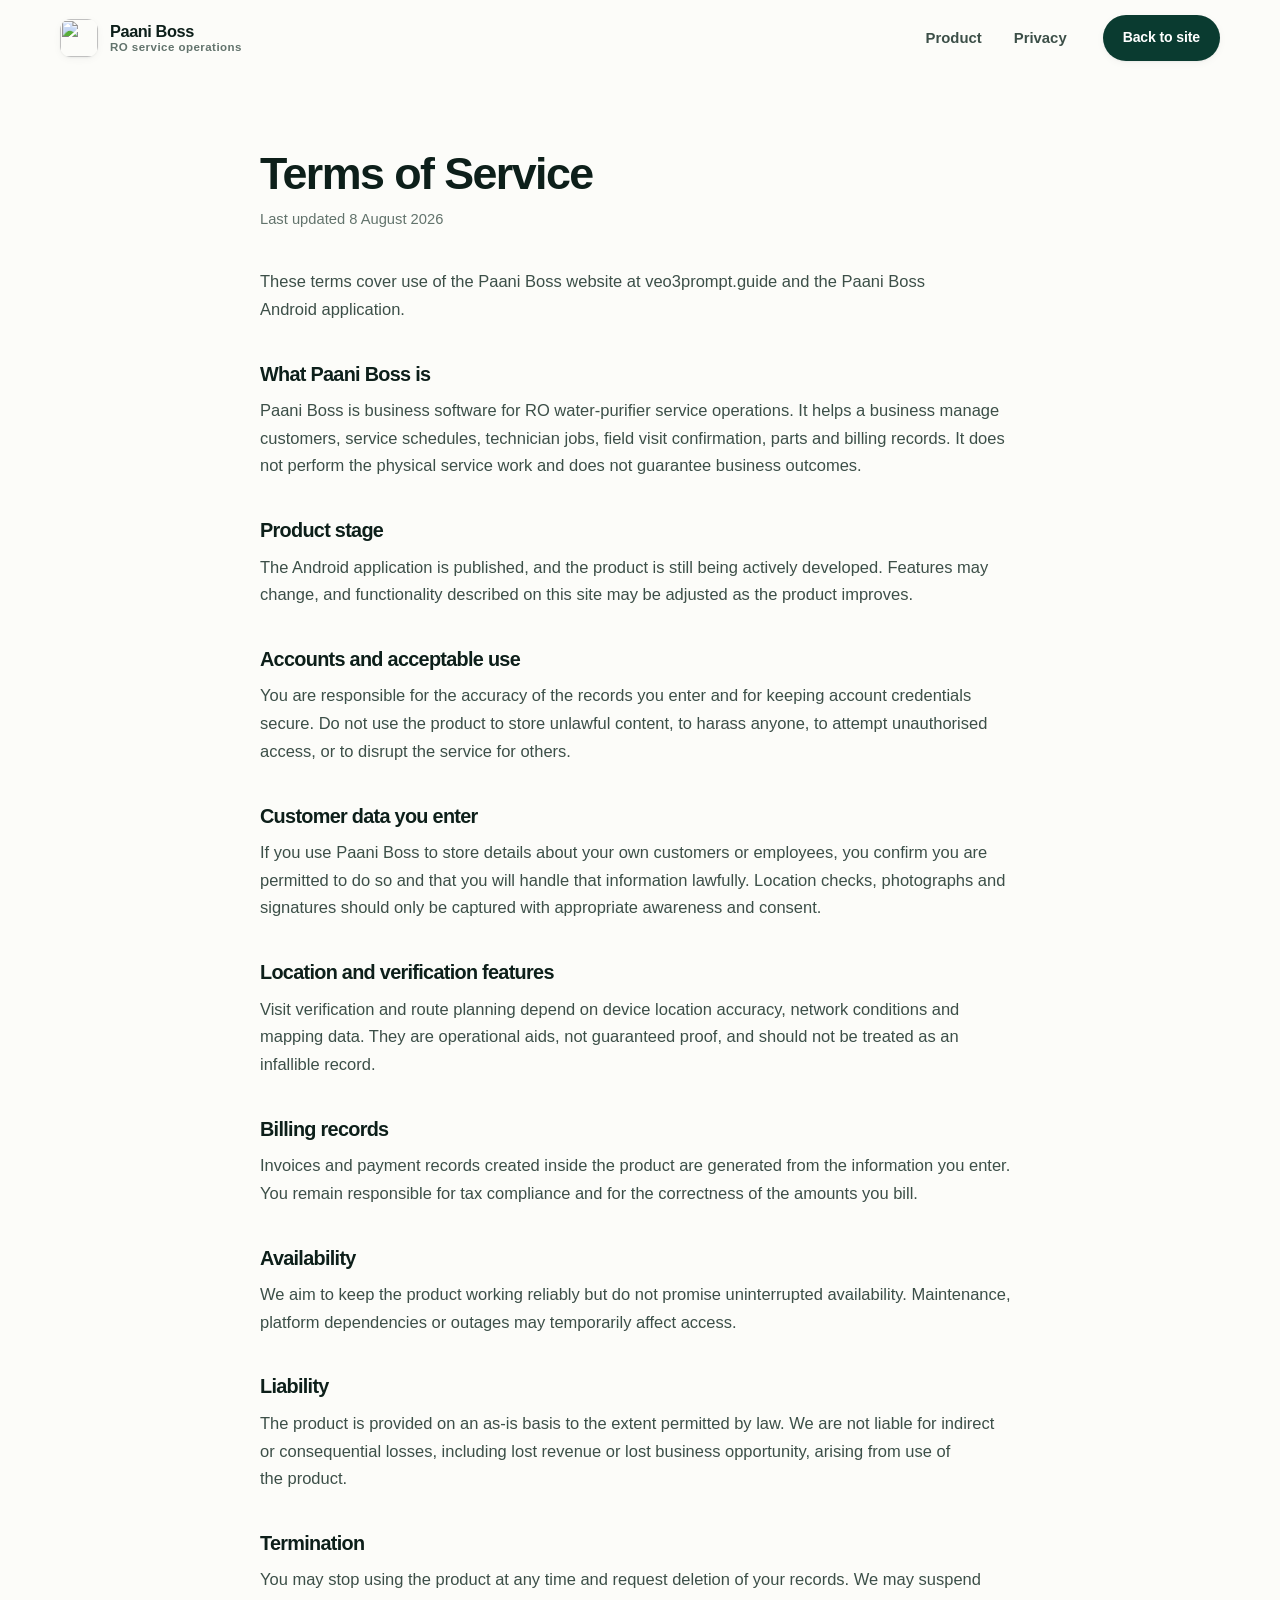
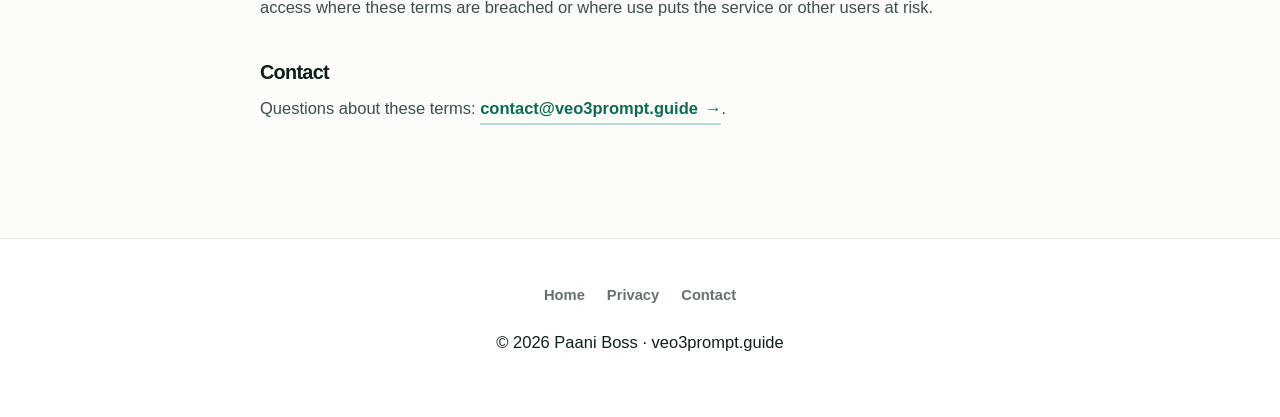
==== terms-of-service.html @ 80571fea "Rebuild site as Paani Boss startup page on veo3prompt.guide - Reposition from founder portfolio to p" ====
<!doctype html>
<html lang="en">

<head>
    <meta charset="utf-8">
    <meta name="viewport" content="width=device-width, initial-scale=1">
    <title>Terms of Service — Paani Boss</title>
    <meta name="description" content="Terms covering use of the Paani Boss website and application.">
    <meta name="robots" content="index, follow">
    <link rel="canonical" href="https://veo3prompt.guide/terms-of-service.html">
    <link rel="icon" href="assets/paani-boss-icon.png" type="image/png">
    <link rel="stylesheet" href="css/style.css">
</head>

<body>
    <header class="site-header" id="siteHeader">
        <div class="wrap nav-inner">
            <a class="brand" href="index.html" aria-label="Paani Boss home">
                <img src="assets/paani-boss-icon.png" alt="" width="38" height="38">
                <span class="brand-text">Paani&nbsp;Boss<em>RO service operations</em></span>
            </a>
            <nav class="nav-links" aria-label="Primary navigation">
                <a href="index.html#product">Product</a>
                <a href="privacy-policy.html">Privacy</a>
            </nav>
            <a class="nav-cta" href="index.html">Back to site</a>
        </div>
    </header>

    <main class="legal">
        <div class="legal-inner">
            <h1>Terms of Service</h1>
            <p class="updated">Last updated 8 August 2026</p>

            <p>These terms cover use of the Paani Boss website at veo3prompt.guide and the Paani Boss Android
                application.</p>

            <h2>What Paani Boss is</h2>
            <p>Paani Boss is business software for RO water-purifier service operations. It helps a business manage
                customers, service schedules, technician jobs, field visit confirmation, parts and billing records. It
                does not perform the physical service work and does not guarantee business outcomes.</p>

            <h2>Product stage</h2>
            <p>The Android application is published, and the product is still being actively developed. Features may
                change, and functionality described on this site may be adjusted as the product improves.</p>

            <h2>Accounts and acceptable use</h2>
            <p>You are responsible for the accuracy of the records you enter and for keeping account credentials secure.
                Do not use the product to store unlawful content, to harass anyone, to attempt unauthorised access, or
                to disrupt the service for others.</p>

            <h2>Customer data you enter</h2>
            <p>If you use Paani Boss to store details about your own customers or employees, you confirm you are
                permitted to do so and that you will handle that information lawfully. Location checks, photographs and
                signatures should only be captured with appropriate awareness and consent.</p>

            <h2>Location and verification features</h2>
            <p>Visit verification and route planning depend on device location accuracy, network conditions and mapping
                data. They are operational aids, not guaranteed proof, and should not be treated as an infallible
                record.</p>

            <h2>Billing records</h2>
            <p>Invoices and payment records created inside the product are generated from the information you enter. You
                remain responsible for tax compliance and for the correctness of the amounts you bill.</p>

            <h2>Availability</h2>
            <p>We aim to keep the product working reliably but do not promise uninterrupted availability. Maintenance,
                platform dependencies or outages may temporarily affect access.</p>

            <h2>Liability</h2>
            <p>The product is provided on an as-is basis to the extent permitted by law. We are not liable for indirect
                or consequential losses, including lost revenue or lost business opportunity, arising from use of the
                product.</p>

            <h2>Termination</h2>
            <p>You may stop using the product at any time and request deletion of your records. We may suspend access
                where these terms are breached or where use puts the service or other users at risk.</p>

            <h2>Contact</h2>
            <p>Questions about these terms: <a class="text-link"
                    href="mailto:contact@veo3prompt.guide">contact@veo3prompt.guide</a>.</p>
        </div>
    </main>

    <footer class="site-footer">
        <div class="wrap footer-inner">
            <div class="footer-links">
                <a href="index.html">Home</a>
                <a href="privacy-policy.html">Privacy</a>
                <a href="mailto:contact@veo3prompt.guide">Contact</a>
            </div>
            <p>© <span id="year"></span> Paani Boss · veo3prompt.guide</p>
        </div>
    </footer>
    <script src="js/script.js"></script>
</body>

</html>
---- css/style.css ----
/* ============================================================
   Paani Boss — veo3prompt.guide
   Light, premium, zero third-party requests (no web fonts, no CDNs).
   ============================================================ */

:root {
  /* palette */
  --ink: #0d1f1a;
  --ink-soft: #3c4f48;
  --muted: #62736c;
  --green: #0a3b30;
  --green-mid: #0f6a54;
  --green-bright: #128a6a;
  --gold: #b98a2e;
  --paper: #fcfcf9;
  --paper-warm: #f6f4ec;
  --surface: #f2f6f2;
  --white: #fff;
  --line: #e2e7e0;
  --line-strong: #cfd8d0;

  /* elevation */
  --sh-sm: 0 1px 2px rgba(13, 31, 26, .05), 0 2px 8px rgba(13, 31, 26, .04);
  --sh-md: 0 2px 4px rgba(13, 31, 26, .04), 0 12px 28px -12px rgba(13, 31, 26, .16);
  --sh-lg: 0 4px 8px rgba(13, 31, 26, .04), 0 32px 64px -24px rgba(13, 31, 26, .24);

  --radius-sm: 14px;
  --radius: 20px;
  --radius-lg: 28px;
  --wrap: 1160px;

  --font: "Inter var", Inter, ui-sans-serif, -apple-system, BlinkMacSystemFont,
    "Segoe UI", Roboto, "Helvetica Neue", Arial, sans-serif;

  color-scheme: light;
}

*,
*::before,
*::after {
  box-sizing: border-box;
}

html {
  scroll-behavior: smooth;
  -webkit-text-size-adjust: 100%;
}

body {
  margin: 0;
  background: var(--paper);
  color: var(--ink);
  font-family: var(--font);
  font-size: 16.5px;
  line-height: 1.68;
  font-feature-settings: "kern" 1, "liga" 1, "cv11" 1;
  -webkit-font-smoothing: antialiased;
  -moz-osx-font-smoothing: grayscale;
}

img {
  display: block;
  max-width: 100%;
}

a {
  color: inherit;
  text-decoration: none;
}

button {
  font: inherit;
  color: inherit;
}

h1,
h2,
h3,
p,
ul,
ol,
dl,
dd,
dt,
figure {
  margin-top: 0;
}

h1,
h2,
h3 {
  line-height: 1.08;
  letter-spacing: -.035em;
  font-weight: 760;
  text-wrap: balance;
}

p {
  text-wrap: pretty;
}

::selection {
  background: #cdeadd;
  color: var(--green);
}

code {
  padding: .12em .42em;
  border: 1px solid var(--line);
  border-radius: 6px;
  background: var(--paper-warm);
  font-family: ui-monospace, SFMono-Regular, Menlo, monospace;
  font-size: .84em;
  letter-spacing: -.01em;
}

.wrap {
  width: min(calc(100% - 44px), var(--wrap));
  margin-inline: auto;
}

.skip-link {
  position: fixed;
  left: 18px;
  top: -60px;
  z-index: 200;
  padding: 11px 18px;
  border-radius: 10px;
  background: var(--green);
  color: #fff;
  font-weight: 650;
}

.skip-link:focus-visible {
  top: 18px;
}

:focus-visible {
  outline: 2.5px solid var(--gold);
  outline-offset: 3px;
  border-radius: 6px;
}

/* eyebrow ---------------------------------------------------- */
.eyebrow {
  display: flex;
  align-items: center;
  gap: 10px;
  margin-bottom: 14px;
  color: var(--green-mid);
  font-size: .76rem;
  font-weight: 700;
  letter-spacing: .19em;
  text-transform: uppercase;
}

.eyebrow span {
  display: inline-flex;
  align-items: center;
  justify-content: center;
  min-width: 26px;
  height: 22px;
  padding: 0 7px;
  border: 1px solid #c4ded3;
  border-radius: 999px;
  background: #eaf6f0;
  font-size: .7rem;
  letter-spacing: .06em;
}

/* ============================ header ============================ */
.site-header {
  position: sticky;
  top: 0;
  z-index: 100;
  background: rgba(252, 252, 249, .82);
  backdrop-filter: saturate(180%) blur(18px);
  -webkit-backdrop-filter: saturate(180%) blur(18px);
  border-bottom: 1px solid transparent;
  transition: border-color .25s ease, box-shadow .25s ease, background .25s ease;
}

.site-header.is-stuck {
  border-bottom-color: var(--line);
  box-shadow: 0 10px 30px -22px rgba(13, 31, 26, .5);
}

.nav-inner {
  display: flex;
  align-items: center;
  gap: 22px;
  min-height: 76px;
}

.brand {
  display: flex;
  align-items: center;
  gap: 12px;
}

.brand img {
  border-radius: 11px;
  box-shadow: var(--sh-sm);
}

.brand-text {
  display: flex;
  flex-direction: column;
  font-weight: 750;
  font-size: 1.02rem;
  letter-spacing: -.025em;
  line-height: 1.15;
}

.brand-text em {
  font-style: normal;
  font-weight: 550;
  font-size: .72rem;
  letter-spacing: .04em;
  color: var(--muted);
}

.nav-links {
  display: flex;
  gap: 4px;
  margin-left: auto;
  font-size: .93rem;
  font-weight: 600;
}

.nav-links a {
  padding: 8px 14px;
  border-radius: 999px;
  color: var(--ink-soft);
  transition: background .2s ease, color .2s ease;
}

.nav-links a:hover {
  background: #eaf1ec;
  color: var(--green);
}

.nav-cta {
  padding: 11px 20px;
  border-radius: 999px;
  background: var(--green);
  color: #fff;
  font-size: .88rem;
  font-weight: 680;
  letter-spacing: -.01em;
  box-shadow: var(--sh-sm);
  transition: background .2s ease, transform .2s ease;
}

.nav-cta:hover {
  background: var(--green-mid);
  transform: translateY(-1px);
}

/* ============================ hero ============================ */
.hero {
  position: relative;
  overflow: hidden;
  padding: 92px 0 0;
  background:
    radial-gradient(120% 90% at 85% -10%, #e4f4ea 0%, rgba(228, 244, 234, 0) 60%),
    linear-gradient(180deg, var(--paper-warm) 0%, var(--paper) 62%);
}

.hero::after {
  content: "";
  position: absolute;
  inset: 0;
  pointer-events: none;
  background-image:
    linear-gradient(rgba(13, 31, 26, .028) 1px, transparent 1px),
    linear-gradient(90deg, rgba(13, 31, 26, .028) 1px, transparent 1px);
  background-size: 56px 56px;
  mask-image: radial-gradient(ellipse 70% 60% at 50% 12%, #000 0%, transparent 78%);
  -webkit-mask-image: radial-gradient(ellipse 70% 60% at 50% 12%, #000 0%, transparent 78%);
}

.hero-aura {
  position: absolute;
  inset: 0;
  pointer-events: none;
}

.hero-aura span {
  position: absolute;
  border-radius: 50%;
  filter: blur(80px);
  opacity: .42;
  animation: float 18s ease-in-out infinite alternate;
}

.hero-aura span:nth-child(1) {
  top: -140px;
  right: -40px;
  width: 420px;
  height: 420px;
  background: #9adcc0;
}

.hero-aura span:nth-child(2) {
  bottom: -180px;
  left: -90px;
  width: 400px;
  height: 400px;
  background: #d8e8a6;
  animation-delay: -6s;
}

.hero-aura span:nth-child(3) {
  top: 120px;
  left: 42%;
  width: 260px;
  height: 260px;
  background: #bfe4d4;
  opacity: .3;
  animation-delay: -12s;
}

@keyframes float {
  from {
    transform: translate3d(0, 0, 0) scale(1);
  }

  to {
    transform: translate3d(0, 28px, 0) scale(1.09);
  }
}

.hero-grid {
  position: relative;
  z-index: 1;
  display: grid;
  grid-template-columns: 1.12fr .88fr;
  gap: 60px;
  align-items: center;
  padding-bottom: 76px;
}

.badge {
  display: inline-flex;
  align-items: center;
  gap: 9px;
  margin-bottom: 24px;
  padding: 7px 15px 7px 12px;
  border: 1px solid #c2ded1;
  border-radius: 999px;
  background: rgba(255, 255, 255, .78);
  box-shadow: var(--sh-sm);
  font-size: .81rem;
  font-weight: 660;
  color: var(--green);
}

.badge-dot {
  width: 7px;
  height: 7px;
  border-radius: 50%;
  background: var(--green-bright);
  animation: pulse 2.6s ease-out infinite;
}

@keyframes pulse {
  0% {
    box-shadow: 0 0 0 0 rgba(18, 138, 106, .5);
  }

  70% {
    box-shadow: 0 0 0 9px rgba(18, 138, 106, 0);
  }

  100% {
    box-shadow: 0 0 0 0 rgba(18, 138, 106, 0);
  }
}

.hero h1 {
  margin-bottom: 20px;
  font-size: clamp(2.5rem, 5.4vw, 4rem);
  font-weight: 780;
  letter-spacing: -.045em;
}

.hero h1 em {
  display: block;
  font-style: normal;
  background: linear-gradient(100deg, var(--green-mid), var(--green-bright) 55%, #7fae3a);
  -webkit-background-clip: text;
  background-clip: text;
  -webkit-text-fill-color: transparent;
  color: transparent;
}

.hero-lede {
  max-width: 35rem;
  margin-bottom: 30px;
  font-size: 1.11rem;
  color: var(--ink-soft);
}

.button-row {
  display: flex;
  flex-wrap: wrap;
  gap: 13px;
}

.button {
  display: inline-flex;
  align-items: center;
  justify-content: center;
  padding: 14px 27px;
  border: 1px solid transparent;
  border-radius: 999px;
  font-size: .96rem;
  font-weight: 680;
  letter-spacing: -.011em;
  transition: transform .18s ease, background .2s ease, box-shadow .2s ease, border-color .2s ease;
}

.button:hover {
  transform: translateY(-2px);
}

.button-primary {
  background: linear-gradient(180deg, var(--green-mid), var(--green));
  color: #fff;
  box-shadow: 0 14px 32px -14px rgba(10, 59, 48, .7);
}

.button-primary:hover {
  box-shadow: 0 18px 38px -14px rgba(10, 59, 48, .78);
}

.button-secondary {
  border-color: var(--line-strong);
  background: rgba(255, 255, 255, .82);
  color: var(--green);
  box-shadow: var(--sh-sm);
}

.button-secondary:hover {
  border-color: #a9c9ba;
}

.button-light {
  background: #fff;
  color: var(--green);
  box-shadow: 0 12px 26px -14px rgba(0, 0, 0, .5);
}

.button-outline-light {
  border-color: rgba(255, 255, 255, .5);
  color: #fff;
}

.button-outline-light:hover {
  border-color: #fff;
  background: rgba(255, 255, 255, .1);
}

.proof-list {
  display: grid;
  gap: 11px;
  margin: 32px 0 0;
  padding: 0;
  list-style: none;
  font-size: .95rem;
  color: var(--ink-soft);
}

.proof-list li {
  display: flex;
  align-items: flex-start;
  gap: 11px;
}

.proof-list li::before {
  content: "";
  flex: 0 0 auto;
  width: 17px;
  height: 17px;
  margin-top: 6px;
  border-radius: 50%;
  background:
    radial-gradient(circle at 50% 50%, var(--green-bright) 0 30%, transparent 31%),
    #dcefe5;
  box-shadow: inset 0 0 0 1px #bcdccc;
}

/* hero panel ------------------------------------------------- */
.hero-panel {
  position: relative;
  overflow: hidden;
  padding: 34px 30px 26px;
  border: 1px solid var(--line);
  border-radius: var(--radius-lg);
  background: linear-gradient(180deg, #fff, #fbfdfb);
  box-shadow: var(--sh-lg);
  text-align: center;
}

.panel-sheen {
  position: absolute;
  inset: -60% -20% auto;
  height: 220px;
  background: linear-gradient(180deg, rgba(18, 138, 106, .12), transparent);
  transform: rotate(-8deg);
}

.panel-icon {
  position: relative;
  margin: 0 auto 18px;
  border-radius: 22px;
  box-shadow: var(--sh-md);
}

.panel-kicker {
  margin-bottom: 6px;
  font-size: .72rem;
  font-weight: 700;
  letter-spacing: .16em;
  text-transform: uppercase;
  color: var(--green-mid);
}

.hero-panel h2 {
  margin-bottom: 8px;
  font-size: 1.72rem;
}

.panel-note {
  margin-bottom: 22px;
  color: var(--muted);
  font-size: .95rem;
}

.panel-metrics {
  display: grid;
  grid-template-columns: repeat(3, 1fr);
  margin: 0 0 18px;
  padding: 18px 0;
  border-block: 1px solid var(--line);
  text-align: center;
}

.panel-metrics div+div {
  border-left: 1px solid var(--line);
}

.panel-metrics dt {
  font-size: .7rem;
  font-weight: 650;
  letter-spacing: .07em;
  text-transform: uppercase;
  color: var(--muted);
}

.panel-metrics dd {
  margin: 4px 0 0;
  font-size: .98rem;
  font-weight: 700;
  letter-spacing: -.02em;
}

.panel-foot {
  margin: 0;
  font-size: .78rem;
  color: var(--muted);
}

/* capability strip ------------------------------------------- */
.marquee-strip {
  position: relative;
  z-index: 1;
  display: flex;
  flex-wrap: wrap;
  align-items: center;
  justify-content: center;
  gap: 14px 18px;
  padding: 22px 0 30px;
  border-top: 1px solid var(--line);
  font-size: .82rem;
  font-weight: 620;
  letter-spacing: .05em;
  text-transform: uppercase;
  color: var(--muted);
}

.marquee-strip i {
  width: 5px;
  height: 5px;
  border-radius: 50%;
  background: var(--line-strong);
}

/* ============================ sections ============================ */
.section {
  padding: 96px 0;
}

.section-tint {
  background:
    radial-gradient(90% 60% at 50% 0%, #eef5ef 0%, transparent 70%),
    var(--surface);
  border-block: 1px solid var(--line);
}

.section-heading {
  max-width: 47rem;
  margin-bottom: 52px;
}

.section-heading h2,
.split-heading h2 {
  margin-bottom: 16px;
  font-size: clamp(1.8rem, 3.4vw, 2.6rem);
}

.section-heading>p {
  color: var(--muted);
  font-size: 1.05rem;
}

.split-heading {
  display: grid;
  grid-template-columns: 1.05fr .95fr;
  gap: 44px;
  align-items: end;
  margin-bottom: 52px;
}

.split-heading>p {
  margin: 0;
  color: var(--muted);
  font-size: 1.05rem;
}

/* problem cards */
.problem-grid {
  display: grid;
  grid-template-columns: repeat(3, 1fr);
  gap: 22px;
}

.problem-grid article {
  position: relative;
  padding: 32px 28px;
  border: 1px solid var(--line);
  border-radius: var(--radius);
  background: var(--white);
  box-shadow: var(--sh-sm);
  transition: transform .22s ease, box-shadow .22s ease;
}

.problem-grid article:hover {
  transform: translateY(-4px);
  box-shadow: var(--sh-md);
}

.num {
  display: block;
  margin-bottom: 14px;
  font-size: 1.6rem;
  font-weight: 780;
  letter-spacing: -.04em;
  color: #cddcd3;
}

.problem-grid h3 {
  margin-bottom: 9px;
  font-size: 1.12rem;
}

.problem-grid p {
  margin: 0;
  color: var(--muted);
  font-size: .96rem;
}

/* feature cards */
.feature-grid {
  display: grid;
  grid-template-columns: repeat(3, 1fr);
  gap: 22px;
}

.feature-card {
  padding: 30px 28px;
  border: 1px solid var(--line);
  border-radius: var(--radius);
  background: var(--white);
  box-shadow: var(--sh-sm);
  transition: transform .22s ease, box-shadow .22s ease, border-color .22s ease;
}

.feature-card:hover {
  transform: translateY(-5px);
  border-color: #c6ddd0;
  box-shadow: var(--sh-md);
}

.feature-icon {
  display: inline-flex;
  align-items: center;
  justify-content: center;
  width: 48px;
  height: 48px;
  margin-bottom: 18px;
  border: 1px solid #cfe6da;
  border-radius: 15px;
  background: linear-gradient(180deg, #f0f9f4, #e2f2ea);
  color: var(--green-mid);
}

.feature-card h3 {
  margin-bottom: 9px;
  font-size: 1.1rem;
}

.feature-card p {
  margin: 0;
  color: var(--muted);
  font-size: .96rem;
}

/* steps */
.steps {
  display: grid;
  grid-template-columns: repeat(4, 1fr);
  gap: 22px;
  margin: 0;
  padding: 0;
  list-style: none;
}

.steps li {
  display: flex;
  flex-direction: column;
  gap: 16px;
  padding: 30px 26px;
  border: 1px solid var(--line);
  border-radius: var(--radius);
  background: var(--white);
  box-shadow: var(--sh-sm);
}

.step-num {
  display: inline-flex;
  align-items: center;
  justify-content: center;
  width: 40px;
  height: 40px;
  border-radius: 50%;
  background: linear-gradient(180deg, var(--green-mid), var(--green));
  color: #fff;
  font-weight: 720;
  box-shadow: 0 8px 18px -10px rgba(10, 59, 48, .8);
}

.steps h3 {
  margin-bottom: 7px;
  font-size: 1.06rem;
}

.steps p {
  margin: 0;
  color: var(--muted);
  font-size: .95rem;
}

/* ============================ showcase ============================ */
.showcase-layout {
  display: grid;
  grid-template-columns: 1fr 360px;
  gap: 68px;
  align-items: center;
}

.showcase-copy h2 {
  margin-bottom: 16px;
  font-size: clamp(1.8rem, 3.4vw, 2.6rem);
}

.showcase-copy p {
  color: var(--muted);
}

.text-link {
  display: inline-flex;
  align-items: center;
  gap: 7px;
  font-weight: 680;
  color: var(--green-mid);
  border-bottom: 2px solid rgba(18, 138, 106, .28);
  transition: border-color .2s ease, color .2s ease;
}

.text-link::after {
  content: "→";
  transition: transform .2s ease;
}

.text-link:hover {
  color: var(--green);
  border-bottom-color: var(--green);
}

.text-link:hover::after {
  transform: translateX(3px);
}

.phone-frame {
  position: relative;
  padding: 12px;
  border: 1px solid var(--line-strong);
  border-radius: 42px;
  background: linear-gradient(160deg, #fff, #eef2ee);
  box-shadow: var(--sh-lg), inset 0 1px 0 #fff;
}

.phone-notch {
  position: absolute;
  top: 22px;
  left: 50%;
  transform: translateX(-50%);
  z-index: 3;
  width: 92px;
  height: 6px;
  border-radius: 999px;
  background: rgba(13, 31, 26, .16);
}

.slideshow {
  position: relative;
  overflow: hidden;
  border: 1px solid var(--line);
  border-radius: 32px;
  background: var(--white);
}

.slides-track {
  display: flex;
  transition: transform .55s cubic-bezier(.4, .1, .2, 1);
}

.slide {
  flex: 0 0 100%;
}

.slide-arrow {
  position: absolute;
  top: 50%;
  transform: translateY(-50%);
  width: 40px;
  height: 40px;
  border: 1px solid var(--line);
  border-radius: 50%;
  background: rgba(255, 255, 255, .94);
  box-shadow: var(--sh-sm);
  font-size: 1.25rem;
  line-height: 1;
  cursor: pointer;
  transition: background .2s ease, transform .2s ease;
}

.slide-arrow:hover {
  background: #eaf6f0;
}

.slide-prev {
  left: 12px;
}

.slide-next {
  right: 12px;
}

.slide-dots {
  position: absolute;
  inset: auto 0 16px;
  display: flex;
  justify-content: center;
  gap: 6px;
}

.slide-dot {
  width: 7px;
  height: 7px;
  padding: 0;
  border: none;
  border-radius: 999px;
  background: rgba(13, 31, 26, .26);
  cursor: pointer;
  transition: width .25s ease, background .25s ease;
}

.slide-dot.active {
  width: 22px;
  background: var(--green-mid);
}

/* ============================ stage ============================ */
.stage-grid {
  display: grid;
  grid-template-columns: .95fr 1.05fr;
  gap: 52px;
}

.stage-grid h2 {
  font-size: clamp(1.8rem, 3.2vw, 2.4rem);
}

.stage-copy>p {
  color: var(--ink-soft);
}

.honesty-note {
  margin: 22px 0 0;
  padding: 22px 24px;
  border: 1px solid #e8ddbf;
  border-left: 3px solid var(--gold);
  border-radius: var(--radius-sm);
  background: linear-gradient(180deg, #fdfaf0, #fbf7ea);
  color: #4d452f;
  font-size: .96rem;
}

.honesty-note strong {
  color: #3d3venue;
  color: #3d3722;
}

/* ============================ founder ============================ */
.founder-card {
  display: grid;
  grid-template-columns: 220px 1fr;
  gap: 48px;
  align-items: center;
  padding: 46px;
  border: 1px solid var(--line);
  border-radius: var(--radius-lg);
  background: var(--white);
  box-shadow: var(--sh-lg);
}

.founder-photo {
  position: relative;
  width: 220px;
  height: 220px;
}

.founder-photo::before {
  content: "";
  position: absolute;
  inset: -8px;
  border-radius: 50%;
  background: conic-gradient(from 200deg, #cfe9dc, #eef3d8, #cfe9dc);
}

.founder-photo img {
  position: relative;
  width: 100%;
  height: 100%;
  border-radius: 50%;
  object-fit: cover;
  border: 5px solid #fff;
  box-shadow: var(--sh-md);
}

.founder-card h2 {
  margin-bottom: 5px;
  font-size: 2.1rem;
}

.founder-role {
  margin-bottom: 16px;
  font-weight: 680;
  color: var(--green-mid);
}

.founder-card p {
  color: var(--ink-soft);
}

/* ============================ contact ============================ */
.contact-section {
  padding-bottom: 104px;
}

.contact-card {
  position: relative;
  overflow: hidden;
  padding: 66px 46px;
  border-radius: 34px;
  background:
    radial-gradient(90% 120% at 12% 0%, #14785d 0%, transparent 55%),
    linear-gradient(140deg, var(--green) 0%, #0c5343 100%);
  color: #fff;
  text-align: center;
  box-shadow: var(--sh-lg);
}

.contact-glow {
  position: absolute;
  top: -120px;
  right: -80px;
  width: 340px;
  height: 340px;
  border-radius: 50%;
  background: rgba(178, 226, 150, .28);
  filter: blur(60px);
}

.contact-card .eyebrow {
  justify-content: center;
  color: #b9e6cf;
}

.contact-card h2 {
  position: relative;
  margin-bottom: 16px;
  font-size: clamp(1.9rem, 3.6vw, 2.7rem);
}

.contact-card>p {
  position: relative;
  max-width: 41rem;
  margin: 0 auto 30px;
  color: rgba(255, 255, 255, .9);
}

.contact-card .button-row {
  position: relative;
  justify-content: center;
}

/* ============================ footer ============================ */
.site-footer {
  border-top: 1px solid var(--line);
  background: var(--white);
  padding: 44px 0;
}

.footer-inner {
  display: grid;
  gap: 22px;
  justify-items: center;
  text-align: center;
}

.footer-brand {
  display: flex;
  align-items: center;
  gap: 12px;
}

.footer-brand img {
  border-radius: 10px;
}

.footer-brand div {
  display: flex;
  flex-direction: column;
  line-height: 1.3;
  text-align: left;
}

.footer-brand span {
  font-size: .8rem;
  color: var(--muted);
}

.footer-links {
  display: flex;
  flex-wrap: wrap;
  justify-content: center;
  gap: 22px;
  font-size: .92rem;
  font-weight: 620;
  color: var(--muted);
}

.footer-links a:hover {
  color: var(--green-mid);
}

.footer-legal {
  margin: 0;
  font-size: .84rem;
  color: var(--muted);
}

/* ============================ legal pages ============================ */
.legal {
  padding: 72px 0 96px;
}

.legal-inner {
  width: min(calc(100% - 44px), 760px);
  margin-inline: auto;
}

.legal h1 {
  margin-bottom: 10px;
  font-size: clamp(2.1rem, 4.2vw, 2.8rem);
}

.legal .updated {
  margin-bottom: 36px;
  color: var(--muted);
  font-size: .92rem;
}

.legal h2 {
  margin: 40px 0 12px;
  font-size: 1.24rem;
}

.legal p,
.legal li {
  color: var(--ink-soft);
}

.legal ul {
  padding-left: 22px;
}

.legal li {
  margin-bottom: 9px;
}

.legal .text-link {
  font-size: inherit;
}

/* ============================ reveal ============================ */
.reveal {
  opacity: 0;
  transform: translateY(20px);
  transition: opacity .7s ease, transform .7s ease;
}

.reveal.is-visible {
  opacity: 1;
  transform: none;
}

/* ============================ responsive ============================ */
@media (max-width: 1000px) {

  .hero-grid,
  .showcase-layout,
  .stage-grid,
  .split-heading {
    grid-template-columns: 1fr;
  }

  .hero {
    padding-top: 66px;
  }

  .hero-grid {
    gap: 44px;
    padding-bottom: 60px;
  }

  .hero-panel {
    max-width: 420px;
    margin-inline: auto;
  }

  .problem-grid,
  .feature-grid,
  .steps {
    grid-template-columns: repeat(2, 1fr);
  }

  .phone-frame {
    max-width: 360px;
    margin-inline: auto;
  }

  .founder-card {
    grid-template-columns: 1fr;
    justify-items: center;
    text-align: center;
    padding: 36px 26px;
  }

  .founder-card .eyebrow {
    justify-content: center;
  }

  .founder-photo {
    width: 180px;
    height: 180px;
  }
}

@media (max-width: 720px) {
  body {
    font-size: 16px;
  }

  .nav-links {
    display: none;
  }

  .section {
    padding: 68px 0;
  }

  .section-heading,
  .split-heading {
    margin-bottom: 36px;
  }

  .problem-grid,
  .feature-grid,
  .steps {
    grid-template-columns: 1fr;
  }

  .contact-card {
    padding: 44px 24px;
    border-radius: 26px;
  }

  .button {
    width: 100%;
  }

  .nav-cta,
  .text-link {
    width: auto;
  }

  .marquee-strip {
    font-size: .74rem;
    gap: 10px 12px;
  }

  .panel-metrics {
    grid-template-columns: 1fr;
    gap: 14px;
  }

  .panel-metrics div+div {
    border-left: none;
    border-top: 1px solid var(--line);
    padding-top: 14px;
  }

  .phone-frame {
    padding: 9px;
    border-radius: 34px;
  }

  .slideshow {
    border-radius: 26px;
  }
}

@media (prefers-reduced-motion: reduce) {
  html {
    scroll-behavior: auto;
  }

  *,
  *::before,
  *::after {
    animation-duration: .001ms !important;
    animation-iteration-count: 1 !important;
    transition-duration: .001ms !important;
  }

  .reveal {
    opacity: 1;
    transform: none;
  }

  .slides-track {
    transition: none;
  }
}
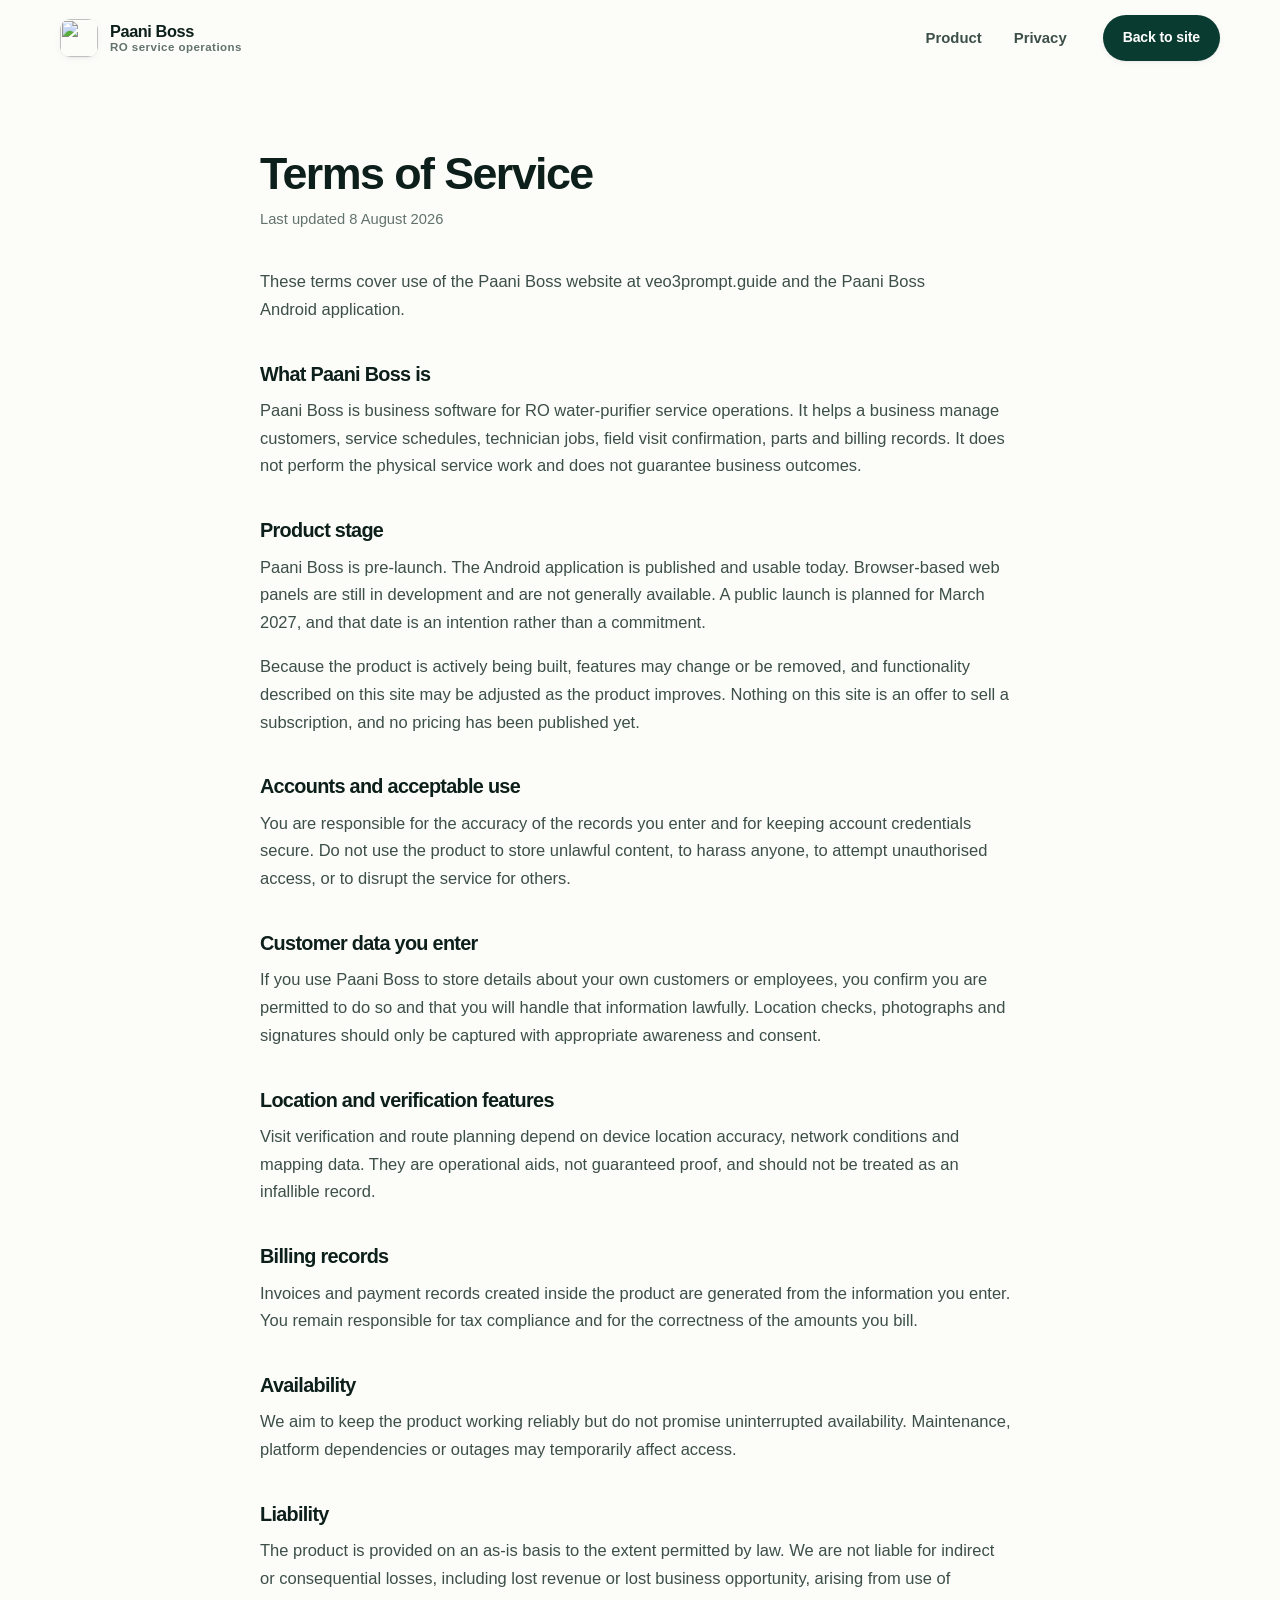
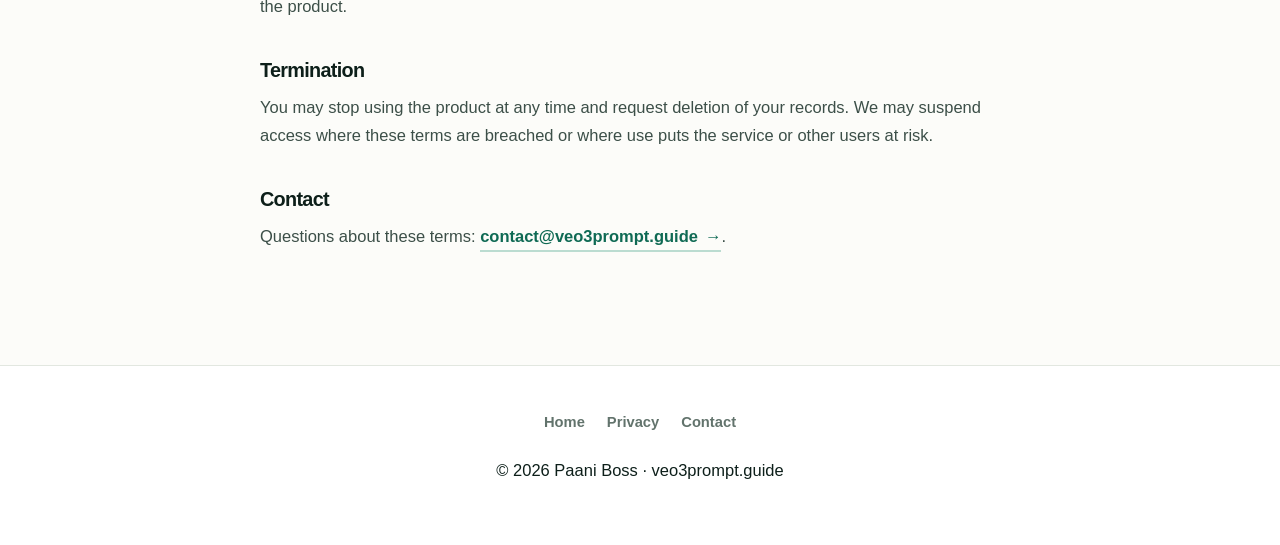
==== commit af2d508c: "Restructure site: show app-only build state and March 2027 launch plan - Reorder page: hero, problem" ====
--- a/terms-of-service.html
+++ b/terms-of-service.html
@@ -41,8 +41,12 @@
                 does not perform the physical service work and does not guarantee business outcomes.</p>
 
             <h2>Product stage</h2>
-            <p>The Android application is published, and the product is still being actively developed. Features may
-                change, and functionality described on this site may be adjusted as the product improves.</p>
+            <p>Paani Boss is pre-launch. The Android application is published and usable today. Browser-based web
+                panels are still in development and are not generally available. A public launch is planned for March
+                2027, and that date is an intention rather than a commitment.</p>
+            <p>Because the product is actively being built, features may change or be removed, and functionality
+                described on this site may be adjusted as the product improves. Nothing on this site is an offer to
+                sell a subscription, and no pricing has been published yet.</p>
 
             <h2>Accounts and acceptable use</h2>
             <p>You are responsible for the accuracy of the records you enter and for keeping account credentials secure.
--- a/css/style.css
+++ b/css/style.css
@@ -1286,4 +1286,277 @@
   .slides-track {
     transition: none;
   }
+}
+
+/* ============================ build status ============================ */
+.status-grid {
+  display: grid;
+  grid-template-columns: repeat(3, 1fr);
+  gap: 22px;
+  margin-bottom: 34px;
+}
+
+.status-card {
+  position: relative;
+  overflow: hidden;
+  padding: 30px 28px;
+  border: 1px solid var(--line);
+  border-radius: var(--radius);
+  background: var(--white);
+  box-shadow: var(--sh-sm);
+  transition: transform .22s ease, box-shadow .22s ease;
+}
+
+.status-card::before {
+  content: "";
+  position: absolute;
+  inset: 0 0 auto;
+  height: 3px;
+  background: var(--line-strong);
+}
+
+.status-card:hover {
+  transform: translateY(-4px);
+  box-shadow: var(--sh-md);
+}
+
+.status-card.is-live::before {
+  background: linear-gradient(90deg, var(--green-bright), #7fae3a);
+}
+
+.status-card.is-progress::before {
+  background: linear-gradient(90deg, var(--gold), #e0b95c);
+}
+
+.status-card.is-planned::before {
+  background: linear-gradient(90deg, #b4bfb8, #d6ded8);
+}
+
+.status-card header {
+  margin-bottom: 12px;
+}
+
+.status-pill {
+  display: inline-flex;
+  align-items: center;
+  gap: 7px;
+  margin-bottom: 12px;
+  padding: 5px 13px;
+  border: 1px solid var(--line-strong);
+  border-radius: 999px;
+  background: var(--paper-warm);
+  font-size: .72rem;
+  font-weight: 700;
+  letter-spacing: .12em;
+  text-transform: uppercase;
+  color: var(--muted);
+}
+
+.status-pill::before {
+  content: "";
+  width: 7px;
+  height: 7px;
+  border-radius: 50%;
+  background: currentColor;
+}
+
+.is-live .status-pill {
+  border-color: #b6ddc9;
+  background: #eaf7f0;
+  color: var(--green-mid);
+}
+
+.is-progress .status-pill {
+  border-color: #e6d6a8;
+  background: #fdf7e7;
+  color: #96701f;
+}
+
+.status-card h3 {
+  font-size: 1.14rem;
+}
+
+.status-card>p {
+  color: var(--muted);
+  font-size: .95rem;
+}
+
+.status-card ul {
+  display: grid;
+  gap: 9px;
+  margin: 16px 0 0;
+  padding: 16px 0 0;
+  border-top: 1px solid var(--line);
+  list-style: none;
+  font-size: .92rem;
+  color: var(--ink-soft);
+}
+
+.status-card li {
+  display: flex;
+  align-items: flex-start;
+  gap: 9px;
+}
+
+.status-card li::before {
+  content: "";
+  flex: 0 0 auto;
+  width: 6px;
+  height: 6px;
+  margin-top: 9px;
+  border-radius: 50%;
+  background: var(--line-strong);
+}
+
+.is-live li::before {
+  background: var(--green-bright);
+}
+
+.is-progress li::before {
+  background: var(--gold);
+}
+
+/* ============================ timeline ============================ */
+.timeline {
+  display: grid;
+  grid-template-columns: repeat(5, 1fr);
+  margin: 0;
+  padding: 0;
+  list-style: none;
+}
+
+.timeline li {
+  position: relative;
+  padding: 46px 22px 0 0;
+}
+
+.timeline li::before {
+  content: "";
+  position: absolute;
+  top: 15px;
+  left: 0;
+  right: 0;
+  height: 2px;
+  background: var(--line-strong);
+}
+
+.timeline li:last-child::before {
+  right: 50%;
+}
+
+.timeline li::after {
+  content: "";
+  position: absolute;
+  top: 9px;
+  left: 0;
+  width: 15px;
+  height: 15px;
+  border-radius: 50%;
+  border: 3px solid var(--surface);
+  background: var(--line-strong);
+  box-shadow: 0 0 0 1px var(--line-strong);
+}
+
+.timeline li.is-done::after {
+  background: var(--green-bright);
+  box-shadow: 0 0 0 1px var(--green-bright);
+}
+
+.timeline li.is-current::after {
+  background: var(--gold);
+  box-shadow: 0 0 0 1px var(--gold), 0 0 0 6px rgba(185, 138, 46, .18);
+}
+
+.timeline li.is-final::after {
+  background: var(--green);
+  box-shadow: 0 0 0 1px var(--green);
+}
+
+.timeline .when {
+  margin-bottom: 7px;
+  font-size: .74rem;
+  font-weight: 700;
+  letter-spacing: .14em;
+  text-transform: uppercase;
+  color: var(--muted);
+}
+
+.timeline li.is-current .when {
+  color: #96701f;
+}
+
+.timeline li.is-final .when {
+  color: var(--green);
+}
+
+.timeline h3 {
+  margin-bottom: 8px;
+  font-size: 1.04rem;
+}
+
+.timeline p:last-child {
+  margin: 0;
+  color: var(--muted);
+  font-size: .93rem;
+}
+
+/* hero proof list emphasis */
+.proof-list strong {
+  color: var(--ink);
+  font-weight: 680;
+}
+
+/* ============================ responsive: new blocks ============================ */
+@media (max-width: 1000px) {
+  .status-grid {
+    grid-template-columns: repeat(2, 1fr);
+  }
+
+  .timeline {
+    grid-template-columns: repeat(2, 1fr);
+  }
+
+  .timeline li:nth-child(2)::before {
+    right: 0;
+  }
+}
+
+@media (max-width: 720px) {
+  .status-grid {
+    grid-template-columns: 1fr;
+  }
+
+  /* Vertical rail on small screens: line runs down the left edge. */
+  .timeline {
+    grid-template-columns: 1fr;
+    gap: 0;
+  }
+
+  .timeline li {
+    padding: 0 0 30px 30px;
+  }
+
+  .timeline li::before {
+    top: 6px;
+    bottom: -6px;
+    left: 7px;
+    right: auto;
+    width: 2px;
+    height: auto;
+  }
+
+  .timeline li:last-child::before {
+    display: none;
+  }
+
+  .timeline li::after {
+    top: 4px;
+    left: 0;
+  }
+}
+
+@media (prefers-reduced-motion: reduce) {
+  .status-card:hover {
+    transform: none;
+  }
 }
